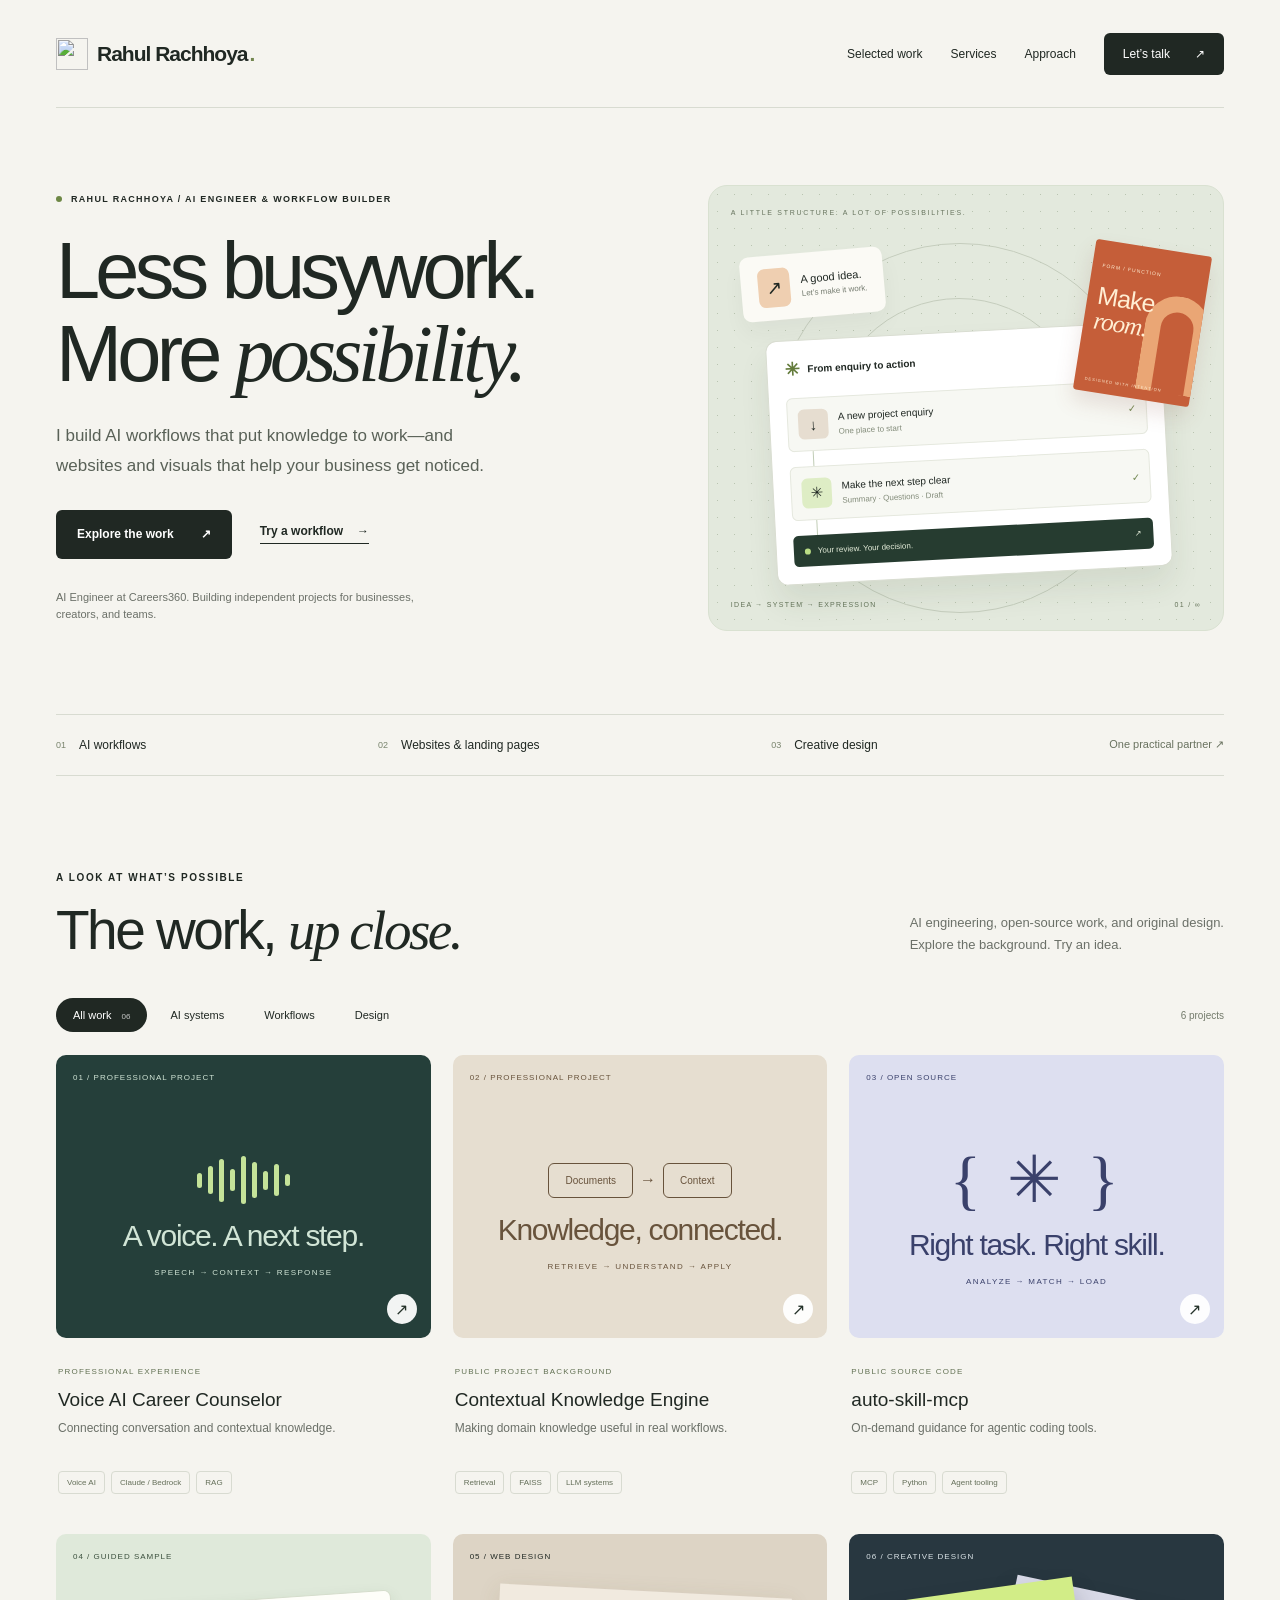
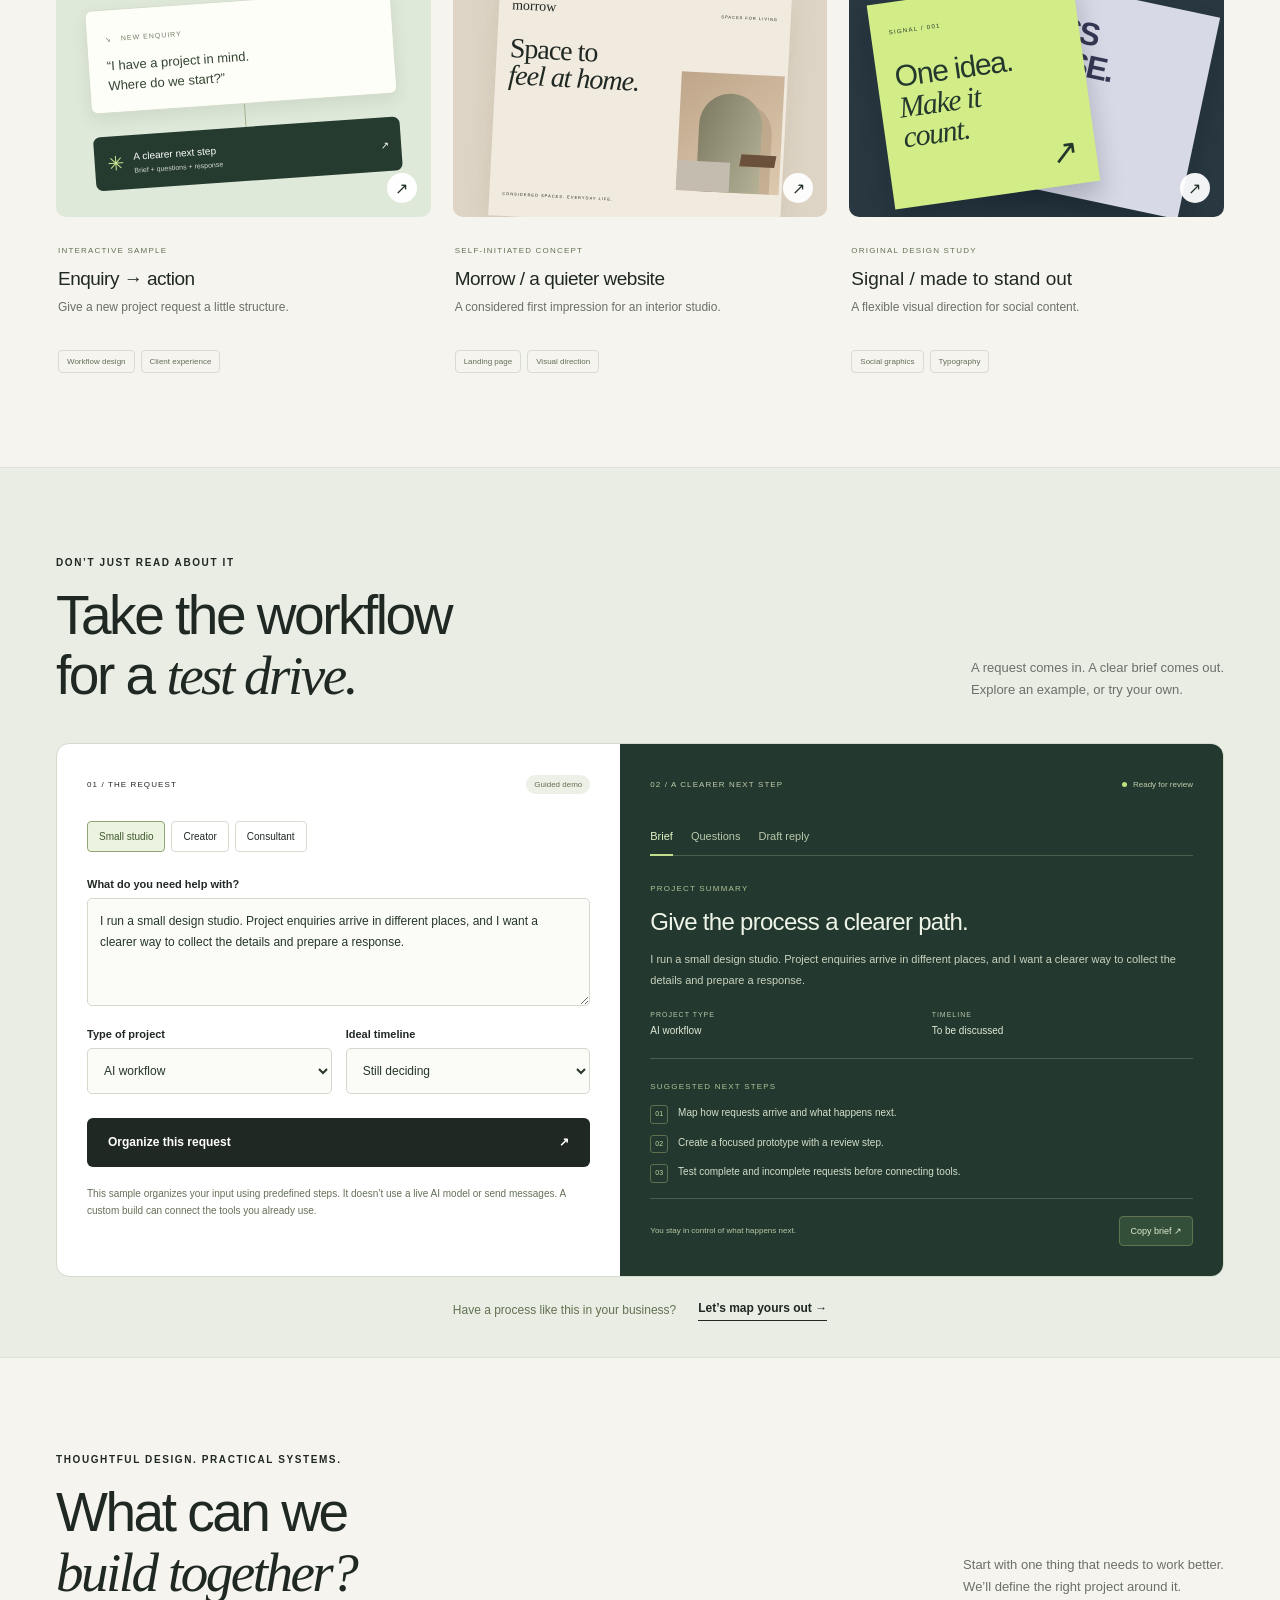
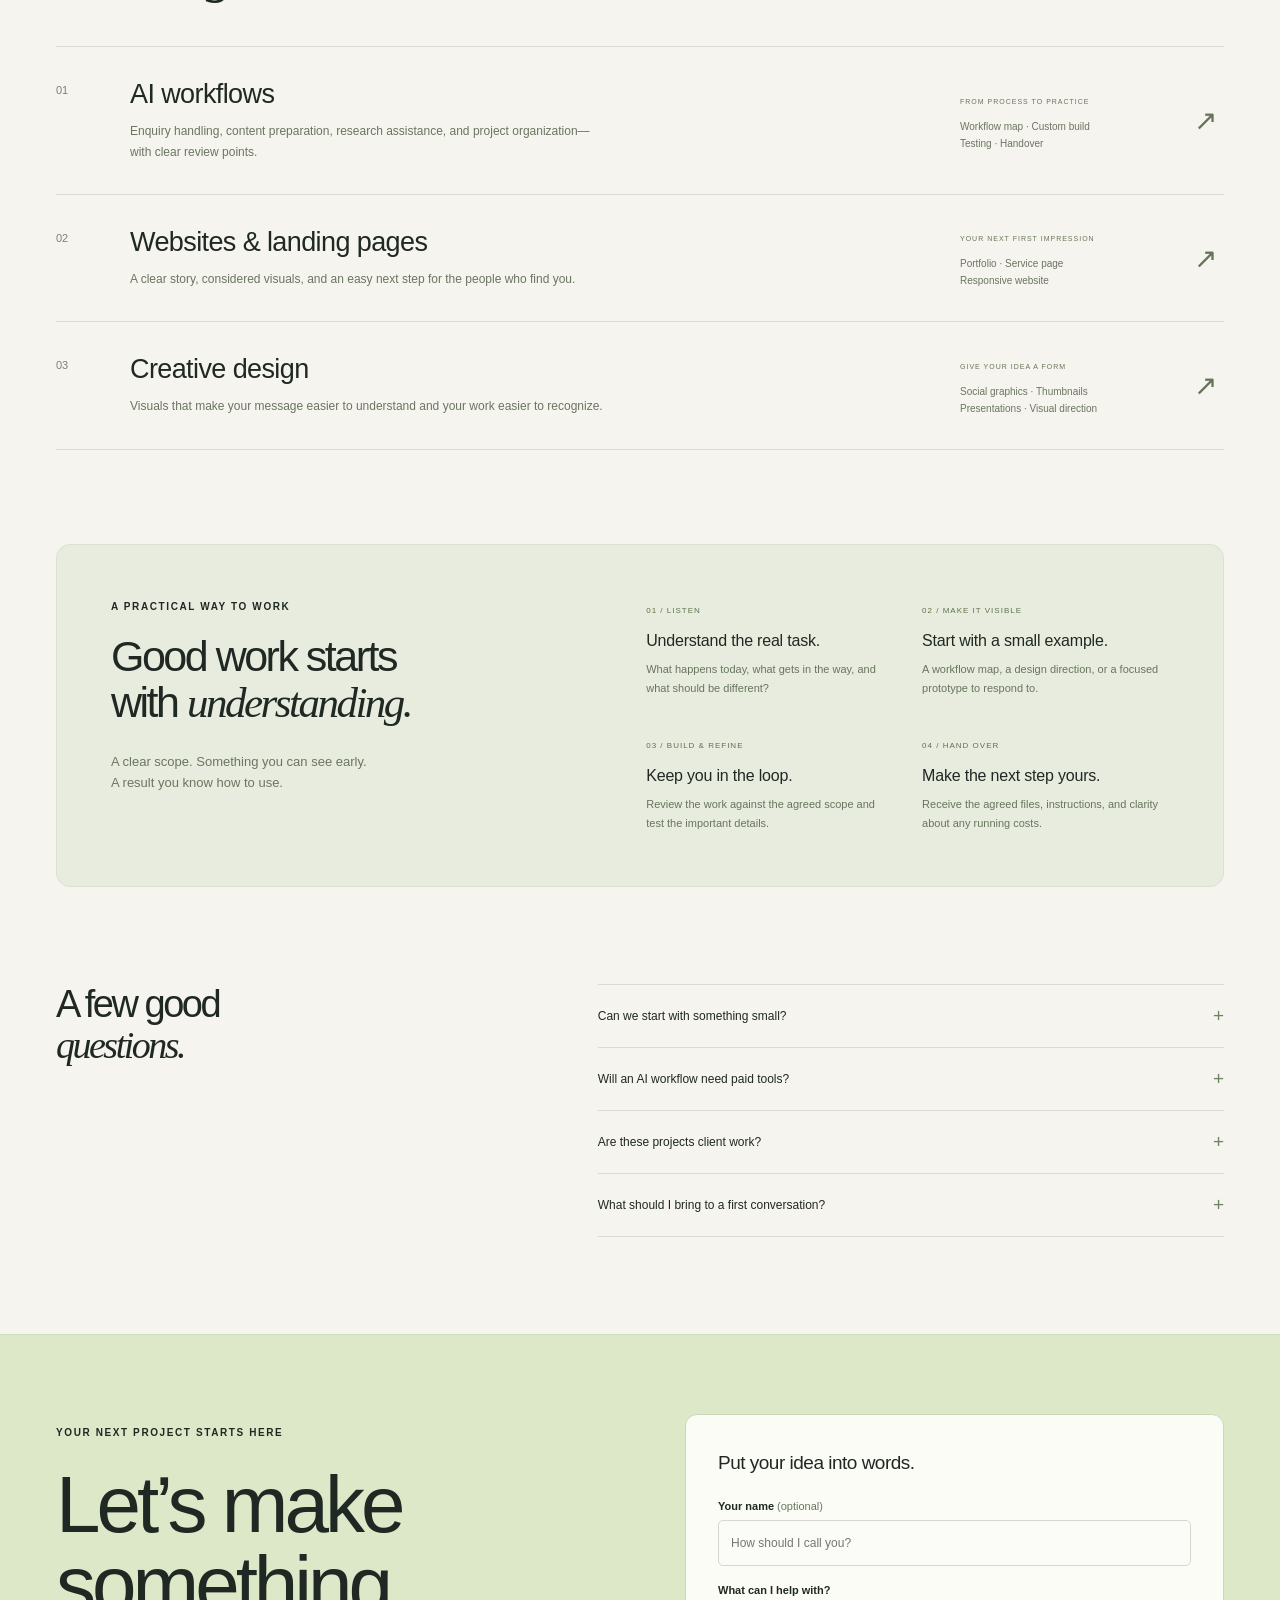
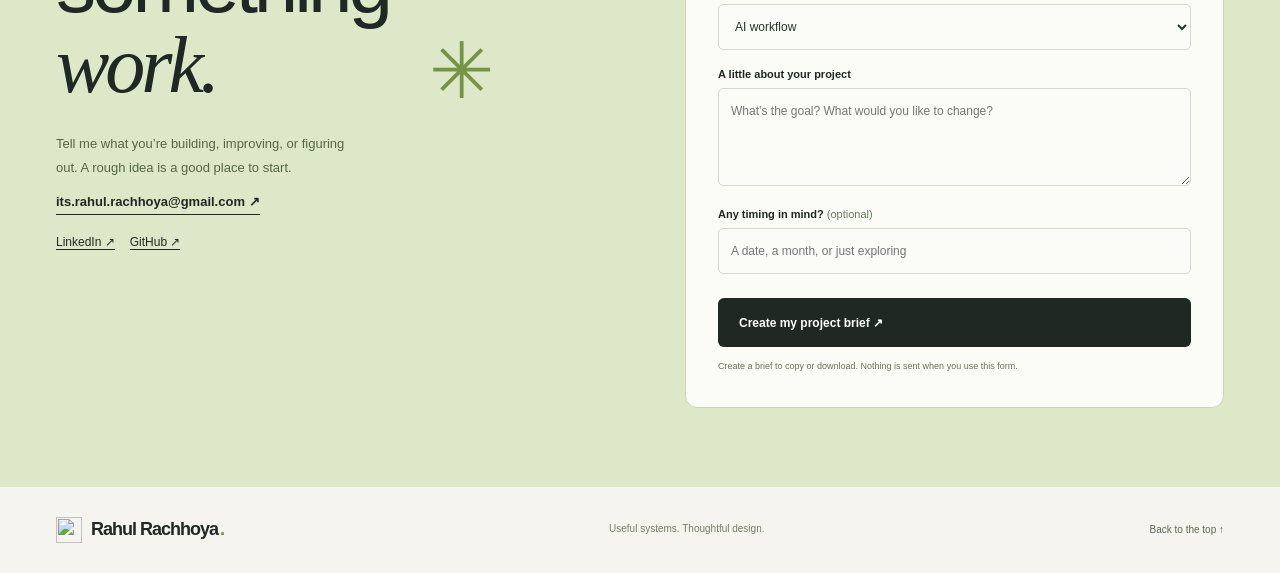
==== index.html @ 9aefee9d "Publish Rahul portfolio with workflow and design samples" ====
<!doctype html>
<html lang="en">
<head>
  <meta charset="UTF-8">
  <meta name="viewport" content="width=device-width, initial-scale=1">
  <meta name="theme-color" content="#f5f4ef">
  <meta name="description" content="Custom AI workflows, thoughtful websites, and creative design. Explore original work, try an enquiry workflow, and put your next project into words.">
  <title>Rahul Rachhoya — AI Workflows & Creative Design</title>
  <link rel="icon" href="assets/mark.svg" type="image/svg+xml">
  <link rel="stylesheet" href="styles.css">
  <script src="profile.js" defer></script>
  <script src="app.js" defer></script>
</head>
<body>
  <a class="skip-link" href="#main">Skip to content</a>
  <header class="site-header wrap">
    <a class="wordmark" href="#" aria-label="Home"><img src="assets/mark.svg" alt="" width="32" height="32"><span data-profile-name>Rahul Rachhoya</span><span class="wordmark-dot">.</span></a>
    <nav aria-label="Main navigation"><a href="#work">Selected work</a><a href="#services">Services</a><a href="#approach">Approach</a><a class="nav-cta" href="#start">Let’s talk <span aria-hidden="true">↗</span></a></nav>
  </header>
  <main id="main">
    <section class="hero wrap" aria-labelledby="hero-title">
      <div class="hero-copy">
        <p class="eyebrow"><span class="status-dot"></span> RAHUL RACHHOYA / AI ENGINEER & WORKFLOW BUILDER</p>
        <h1 id="hero-title">Less busywork.<br>More <em>possibility.</em></h1>
        <p class="hero-description">I build AI workflows that put knowledge to work—and websites and visuals that help your business get noticed.</p>
        <div class="hero-actions"><a class="button button-dark" href="#work">Explore the work <span aria-hidden="true">↗</span></a><a class="text-link" href="#demo">Try a workflow <span aria-hidden="true">→</span></a></div>
        <p class="hero-footnote">AI Engineer at Careers360. Building independent projects for businesses, creators, and teams.</p>
      </div>
      <div class="hero-art" role="img" aria-label="A project request becoming an organized plan, alongside an original design concept.">
        <div class="art-coordinate">A LITTLE STRUCTURE. A LOT OF POSSIBILITIES.</div>
        <div class="art-orbit orbit-one"></div><div class="art-orbit orbit-two"></div>
        <div class="float-note"><span class="note-icon">↗</span><div>A good idea.<small>Let’s make it work.</small></div></div>
        <div class="workflow-art">
          <div class="art-card-top"><span class="mini-mark">✳</span><span>From enquiry to action</span><span class="art-dots">•••</span></div>
          <div class="art-step"><span class="step-symbol">↓</span><div>A new project enquiry<small>One place to start</small></div><span class="step-check">✓</span></div>
          <div class="art-connector"></div>
          <div class="art-step"><span class="step-symbol green">✳</span><div>Make the next step clear<small>Summary · Questions · Draft</small></div><span class="step-check">✓</span></div>
          <div class="art-connector"></div>
          <div class="art-review"><span class="status-dot"></span>Your review. Your decision.<span>↗</span></div>
        </div>
        <div class="design-tile"><span>FORM / FUNCTION</span><strong>Make<br><em>room.</em></strong><div class="tile-arch"></div><small>DESIGNED WITH INTENTION</small></div>
        <div class="art-bottom"><span>IDEA → SYSTEM → EXPRESSION</span><span>01 / ∞</span></div>
      </div>
    </section>
    <div class="discipline-strip wrap" aria-label="Services at a glance"><span><b>01</b> AI workflows</span><span><b>02</b> Websites & landing pages</span><span><b>03</b> Creative design</span><a href="#start">One practical partner ↗</a></div>
    <section id="work" class="section wrap" aria-labelledby="work-title">
      <div class="section-heading"><div><p class="eyebrow">A LOOK AT WHAT’S POSSIBLE</p><h2 id="work-title">The work, <em>up close.</em></h2></div><p>AI engineering, open-source work, and original design.<br>Explore the background. Try an idea.</p></div>
      <div class="work-toolbar"><div class="filters" role="group" aria-label="Filter work"><button class="filter active" data-filter="all" aria-pressed="true">All work <span>06</span></button><button class="filter" data-filter="ai" aria-pressed="false">AI systems</button><button class="filter" data-filter="workflow" aria-pressed="false">Workflows</button><button class="filter" data-filter="design" aria-pressed="false">Design</button></div><span class="small-label" id="work-count" aria-live="polite">6 projects</span></div>
      <div class="work-grid">
        <article class="work-card" data-category="ai"><button class="work-image ai-image" data-open-project="voice" aria-label="Read about the Voice AI Career Counselor"><span class="project-number">01 / PROFESSIONAL PROJECT</span><div class="system-art"><div class="waveform" aria-hidden="true"><i style="--h:15px"></i><i style="--h:28px"></i><i style="--h:43px"></i><i style="--h:22px"></i><i style="--h:48px"></i><i style="--h:36px"></i><i style="--h:19px"></i><i style="--h:32px"></i><i style="--h:12px"></i></div><strong>A voice. A next step.</strong><small>SPEECH → CONTEXT → RESPONSE</small></div><span class="image-arrow" aria-hidden="true">↗</span></button><div class="work-info"><span class="project-label">PROFESSIONAL EXPERIENCE</span><h3><button class="title-button" data-open-project="voice">Voice AI Career Counselor</button></h3><p>Connecting conversation and contextual knowledge.</p><div class="tags"><span>Voice AI</span><span>Claude / Bedrock</span><span>RAG</span></div></div></article>
        <article class="work-card" data-category="ai"><button class="work-image rag-image" data-open-project="rag" aria-label="Read about the Contextual Knowledge Engine"><span class="project-number">02 / PROFESSIONAL PROJECT</span><div class="system-art"><div class="node-row"><span class="system-node">Documents</span><span>→</span><span class="system-node">Context</span></div><strong>Knowledge, connected.</strong><small>RETRIEVE → UNDERSTAND → APPLY</small></div><span class="image-arrow" aria-hidden="true">↗</span></button><div class="work-info"><span class="project-label">PUBLIC PROJECT BACKGROUND</span><h3><button class="title-button" data-open-project="rag">Contextual Knowledge Engine</button></h3><p>Making domain knowledge useful in real workflows.</p><div class="tags"><span>Retrieval</span><span>FAISS</span><span>LLM systems</span></div></div></article>
        <article class="work-card" data-category="ai"><button class="work-image mcp-image" data-open-project="mcp" aria-label="Read about the auto-skill-mcp open-source project"><span class="project-number">03 / OPEN SOURCE</span><div class="system-art"><div class="mcp-glyph" aria-hidden="true">{ ✳ }</div><strong>Right task. Right skill.</strong><small>ANALYZE → MATCH → LOAD</small></div><span class="image-arrow" aria-hidden="true">↗</span></button><div class="work-info"><span class="project-label">PUBLIC SOURCE CODE</span><h3><button class="title-button" data-open-project="mcp">auto-skill-mcp</button></h3><p>On-demand guidance for agentic coding tools.</p><div class="tags"><span>MCP</span><span>Python</span><span>Agent tooling</span></div></div></article>
        <article class="work-card" data-category="workflow">
          <a class="work-image enquiry-image" href="#demo" aria-label="Try the Enquiry to action workflow demo"><span class="project-number">04 / GUIDED SAMPLE</span><div class="enquiry-mini"><div class="mini-email"><span>↘ &nbsp; NEW ENQUIRY</span><p>“I have a project in mind.<br>Where do we start?”</p></div><div class="mini-line"></div><div class="mini-result"><span>✳</span><div>A clearer next step<small>Brief + questions + response</small></div><b>↗</b></div></div><span class="image-arrow" aria-hidden="true">↗</span></a>
          <div class="work-info"><span class="project-label">INTERACTIVE SAMPLE</span><h3><a href="#demo">Enquiry → action</a></h3><p>Give a new project request a little structure.</p><div class="tags"><span>Workflow design</span><span>Client experience</span></div></div>
        </article>
        <article class="work-card" data-category="design">
          <a class="work-image morrow-image" href="morrow.html" aria-label="Explore the Morrow landing-page concept"><span class="project-number">05 / WEB DESIGN</span><div class="morrow-mini"><div class="morrow-mini-nav">morrow<span>SPACES FOR LIVING</span></div><p>Space to<br><em>feel at home.</em></p><div class="architecture"><i></i><b></b><span></span></div><small>CONSIDERED SPACES. EVERYDAY LIFE.</small></div><span class="image-arrow" aria-hidden="true">↗</span></a>
          <div class="work-info"><span class="project-label">SELF-INITIATED CONCEPT</span><h3><a href="morrow.html">Morrow / a quieter website</a></h3><p>A considered first impression for an interior studio.</p><div class="tags"><span>Landing page</span><span>Visual direction</span></div></div>
        </article>
        <article class="work-card" data-category="design">
          <button class="work-image signal-image" data-open-case="signal" aria-label="View the Signal social design concept"><span class="project-number">06 / CREATIVE DESIGN</span><div class="poster-stack"><div class="poster poster-back">LESS<br>NOISE.<small>MORE SIGNAL.</small></div><div class="poster poster-front"><span>SIGNAL / 001</span><strong>One idea.<br><em>Make it<br>count.</em></strong><b>↗</b></div></div><span class="image-arrow" aria-hidden="true">↗</span></button>
          <div class="work-info"><span class="project-label">ORIGINAL DESIGN STUDY</span><h3><button class="title-button" data-open-case="signal">Signal / made to stand out</button></h3><p>A flexible visual direction for social content.</p><div class="tags"><span>Social graphics</span><span>Typography</span></div></div>
        </article>
      </div>
    </section>
    <section id="demo" class="demo-section" aria-labelledby="demo-title"><div class="wrap">
      <div class="section-heading"><div><p class="eyebrow">DON’T JUST READ ABOUT IT</p><h2 id="demo-title">Take the workflow<br>for a <em>test drive.</em></h2></div><p>A request comes in. A clear brief comes out.<br>Explore an example, or try your own.</p></div>
      <div class="demo-shell">
        <div class="demo-input">
          <div class="demo-label"><span>01 / THE REQUEST</span><span class="tiny-pill">Guided demo</span></div>
          <div class="scenario-buttons" role="group" aria-label="Load an example request"><button type="button" data-scenario="studio" class="selected" aria-pressed="true">Small studio</button><button type="button" data-scenario="creator" aria-pressed="false">Creator</button><button type="button" data-scenario="consultant" aria-pressed="false">Consultant</button></div>
          <form id="demo-form">
            <label for="demo-request">What do you need help with?</label><textarea id="demo-request" name="request" rows="4" required maxlength="1400">I run a small design studio. Project enquiries arrive in different places, and I want a clearer way to collect the details and prepare a response.</textarea>
            <div class="field-pair"><div><label for="demo-service">Type of project</label><select id="demo-service" name="service"><option value="workflow">AI workflow</option><option value="design">Design project</option><option value="combined">Workflow + design</option></select></div><div><label for="demo-timeline">Ideal timeline</label><select id="demo-timeline" name="timeline"><option value="">Still deciding</option><option>Within two weeks</option><option>Within a month</option><option>Flexible</option></select></div></div>
            <button class="button button-dark full-width" type="submit">Organize this request <span aria-hidden="true">↗</span></button>
          </form>
          <p class="demo-explanation">This sample organizes your input using predefined steps. It doesn’t use a live AI model or send messages. A custom build can connect the tools you already use.</p>
        </div>
        <div class="demo-result">
          <div class="demo-label"><span>02 / A CLEARER NEXT STEP</span><span class="output-state"><i></i>Ready for review</span></div>
          <div class="result-tabs" role="tablist" aria-label="Workflow results"><button id="tab-brief" role="tab" aria-selected="true" aria-controls="panel-brief" data-result="brief" tabindex="0">Brief</button><button id="tab-questions" role="tab" aria-selected="false" aria-controls="panel-questions" data-result="questions" tabindex="-1">Questions</button><button id="tab-reply" role="tab" aria-selected="false" aria-controls="panel-reply" data-result="reply" tabindex="-1">Draft reply</button></div>
          <div id="panel-brief" class="result-panel" role="tabpanel" aria-labelledby="tab-brief" tabindex="0"><p class="result-kicker">PROJECT SUMMARY</p><h3 id="result-title">A more organized enquiry process.</h3><p id="result-summary"></p><div class="result-meta"><span>PROJECT TYPE<strong id="result-service"></strong></span><span>TIMELINE<strong id="result-timeline"></strong></span></div><p class="result-kicker">SUGGESTED NEXT STEPS</p><ol id="result-steps" class="result-steps"></ol></div>
          <div id="panel-questions" class="result-panel" role="tabpanel" aria-labelledby="tab-questions" tabindex="0" hidden><p class="result-kicker">CLARIFY BEFORE BUILDING</p><h3>A few things to establish.</h3><ul id="result-questions" class="question-list"></ul></div>
          <div id="panel-reply" class="result-panel" role="tabpanel" aria-labelledby="tab-reply" tabindex="0" hidden><p class="result-kicker">A STARTING POINT, IN YOUR WORDS</p><h3>A reply you can review.</h3><p id="result-reply" class="reply-text"></p></div>
          <div class="result-footer"><span>You stay in control of what happens next.</span><button type="button" id="copy-demo">Copy brief ↗</button></div><p class="sr-only" id="demo-status" role="status"></p>
        </div>
      </div>
      <div class="demo-followup"><p>Have a process like this in your business?</p><a class="text-link" href="#start" data-interest="AI workflow">Let’s map yours out →</a></div>
    </div></section>
    <section id="services" class="section wrap" aria-labelledby="services-title">
      <div class="section-heading"><div><p class="eyebrow">THOUGHTFUL DESIGN. PRACTICAL SYSTEMS.</p><h2 id="services-title">What can we<br><em>build together?</em></h2></div><p>Start with one thing that needs to work better.<br>We’ll define the right project around it.</p></div>
      <div class="service-list">
        <a class="service-row" href="#start" data-interest="AI workflow"><span class="service-number">01</span><div><h3>AI workflows</h3><p>Enquiry handling, content preparation, research assistance, and project organization—with clear review points.</p></div><div class="service-deliverable"><span>FROM PROCESS TO PRACTICE</span><p>Workflow map · Custom build<br>Testing · Handover</p></div><span class="service-arrow" aria-hidden="true">↗</span></a>
        <a class="service-row" href="#start" data-interest="Website or landing page"><span class="service-number">02</span><div><h3>Websites & landing pages</h3><p>A clear story, considered visuals, and an easy next step for the people who find you.</p></div><div class="service-deliverable"><span>YOUR NEXT FIRST IMPRESSION</span><p>Portfolio · Service page<br>Responsive website</p></div><span class="service-arrow" aria-hidden="true">↗</span></a>
        <a class="service-row" href="#start" data-interest="Creative design"><span class="service-number">03</span><div><h3>Creative design</h3><p>Visuals that make your message easier to understand and your work easier to recognize.</p></div><div class="service-deliverable"><span>GIVE YOUR IDEA A FORM</span><p>Social graphics · Thumbnails<br>Presentations · Visual direction</p></div><span class="service-arrow" aria-hidden="true">↗</span></a>
      </div>
    </section>
    <section id="approach" class="approach-section wrap" aria-labelledby="approach-title"><div class="approach-intro"><p class="eyebrow">A PRACTICAL WAY TO WORK</p><h2 id="approach-title">Good work starts<br>with <em>understanding.</em></h2><p>A clear scope. Something you can see early. A result you know how to use.</p></div><ol class="approach-steps"><li><span>01 / LISTEN</span><h3>Understand the real task.</h3><p>What happens today, what gets in the way, and what should be different?</p></li><li><span>02 / MAKE IT VISIBLE</span><h3>Start with a small example.</h3><p>A workflow map, a design direction, or a focused prototype to respond to.</p></li><li><span>03 / BUILD & REFINE</span><h3>Keep you in the loop.</h3><p>Review the work against the agreed scope and test the important details.</p></li><li><span>04 / HAND OVER</span><h3>Make the next step yours.</h3><p>Receive the agreed files, instructions, and clarity about any running costs.</p></li></ol></section>
    <section class="faq-section wrap" aria-labelledby="faq-title"><h2 id="faq-title">A few good <em>questions.</em></h2><div class="faq-list">
      <details><summary>Can we start with something small?<span aria-hidden="true">+</span></summary><p>Yes. A single process, one landing page, or a set of visuals is a useful starting point. We’ll agree on what’s included before work begins.</p></details>
      <details><summary>Will an AI workflow need paid tools?<span aria-hidden="true">+</span></summary><p>It depends on the job and your existing tools. Any hosting, model, or other service costs should be identified in the project scope before you commit.</p></details>
      <details><summary>Are these projects client work?<span aria-hidden="true">+</span></summary><p>The AI projects link to my public professional background and open-source work. The landing page and graphics are original design concepts, and the enquiry tool is a guided sample. Each project is labeled so you can see its context.</p></details>
      <details><summary>What should I bring to a first conversation?<span aria-hidden="true">+</span></summary><p>Your goal, an example of the current process or design, the tools you use, and a rough timeline. You don’t need a perfect brief to get started.</p></details>
    </div></section>
    <section id="start" class="contact-section" aria-labelledby="contact-title"><div class="wrap contact-grid">
      <div class="contact-copy"><p class="eyebrow">YOUR NEXT PROJECT STARTS HERE</p><h2 id="contact-title">Let’s make<br>something<br><em>work.</em><span class="contact-star" aria-hidden="true">✳</span></h2><p>Tell me what you’re building, improving, or figuring out. A rough idea is a good place to start.</p><div id="direct-contact" hidden><a id="contact-email" class="text-link"></a></div><div id="social-links" class="social-links"></div></div>
      <div class="brief-card">
        <form id="contact-form"><p class="brief-title">Put your idea into words.</p>
          <label for="client-name">Your name <span>(optional)</span></label><input id="client-name" name="name" autocomplete="name" maxlength="100" placeholder="How should I call you?">
          <label for="client-service">What can I help with?</label><select id="client-service" name="service"><option>AI workflow</option><option>Website or landing page</option><option>Creative design</option><option>A combined project</option><option>Let’s figure it out</option></select>
          <label for="client-idea">A little about your project</label><textarea id="client-idea" name="idea" required rows="3" maxlength="2500" placeholder="What’s the goal? What would you like to change?"></textarea>
          <label for="client-deadline">Any timing in mind? <span>(optional)</span></label><input id="client-deadline" name="deadline" maxlength="150" placeholder="A date, a month, or just exploring">
          <button class="button button-dark full-width" type="submit">Create my project brief ↗</button><p class="form-note">Create a brief to copy or download. Nothing is sent when you use this form.</p>
        </form>
        <div id="brief-result" hidden><p class="eyebrow">YOUR IDEA, READY TO SHARE</p><h3 tabindex="-1" id="brief-result-title">A good place to start.</h3><pre id="brief-text"></pre><div class="brief-actions"><button class="button button-dark" id="copy-contact" type="button">Copy brief</button><button class="button button-light" id="download-contact" type="button">Download</button><a class="button button-dark" id="email-brief" hidden>Open email draft ↗</a></div><button class="text-link edit-brief" id="edit-brief" type="button">← Edit my brief</button></div><p id="contact-status" class="form-status" role="status"></p>
      </div>
    </div></section>
  </main>
  <footer class="site-footer wrap"><a class="wordmark" href="#"><img src="assets/mark.svg" alt="" width="26" height="26"><span data-profile-name>Rahul Rachhoya</span><span class="wordmark-dot">.</span></a><p>Useful systems. Thoughtful design.</p><a href="#main">Back to the top ↑</a></footer>
  <dialog id="project-dialog" aria-labelledby="project-title"><button class="dialog-close" type="button" aria-label="Close project details">×</button><div class="project-dialog-copy"><p class="eyebrow" id="project-eyebrow"></p><h2 id="project-title"></h2><p id="project-intro"></p><dl id="project-details"></dl><a class="button button-dark" id="project-source-link" target="_blank" rel="noopener noreferrer"></a><p class="project-source">Summarized from my public project descriptions. The artwork on these cards illustrates the idea; it is not a screenshot of an employer’s system.</p></div></dialog>
  <dialog id="case-dialog" aria-labelledby="case-title"><button class="dialog-close" type="button" aria-label="Close project">×</button><div class="case-layout"><div class="case-art"><img src="assets/signal-poster.svg" alt="Original Signal poster: One idea. Make it count."></div><div class="case-copy"><p class="eyebrow">ORIGINAL DESIGN STUDY / 06</p><h2 id="case-title">One idea.<br><em>A clear signal.</em></h2><p>A visual direction for a creator who wants their posts to feel like part of the same story.</p><dl><dt>The idea</dt><dd>A small palette, confident typography, and a repeatable grid give different messages a shared identity.</dd><dt>What’s here</dt><dd>An original vector poster, a second layout direction, and social-card previews. A self-initiated sample, not a commissioned campaign.</dd></dl><a class="button button-dark" href="assets/signal-poster.svg" download="signal-original-poster.svg">Download the sample ↓</a><a class="text-link case-contact" href="#start" data-interest="Creative design">Discuss a design project →</a></div></div></dialog>
</body>
</html>
---- styles.css ----
@charset "UTF-8";
:root{--paper:#f5f4ef;--ink:#202823;--muted:#6b7068;--line:#d8dbd1;--green:#d7ee96;--sage:#e8ede1}
*{box-sizing:border-box}html{scroll-behavior:smooth;scroll-padding-top:30px}body{margin:0;background:var(--paper);color:var(--ink);font-family:Arial,Helvetica,sans-serif;-webkit-font-smoothing:antialiased}body:has(dialog[open]){overflow:hidden}a{color:inherit;text-decoration:none}button,input,textarea,select{font:inherit}button{cursor:pointer;color:inherit;border:0}button,a{touch-action:manipulation}img,svg{max-width:100%;display:block}[hidden]{display:none!important}:focus-visible{outline:3px solid #7e903e;outline-offset:5px}p{line-height:1.65}h1,h2,h3,p{margin-top:0}h2{font-size:clamp(36px,4.3vw,62px);font-weight:500;letter-spacing:-2.5px;line-height:1.08;margin-bottom:0}h2 em,h1 em{font-family:Georgia,serif;font-weight:400}h3{font-size:23px;font-weight:500;letter-spacing:-.6px}.title-button{padding:0;background:transparent;font:inherit;text-align:left}a:hover,.title-button:hover{color:#5d6f44}.wrap{width:min(1280px,calc(100% - 112px));margin-inline:auto}.eyebrow{font-size:10px;letter-spacing:1.6px;font-weight:700;line-height:1.6;margin-bottom:24px}.site-header{display:flex;align-items:center;justify-content:space-between;height:108px;border-bottom:1px solid var(--line);gap:20px}.wordmark{display:flex;align-items:center;gap:9px;font-size:21px;font-weight:700;letter-spacing:-1px}.wordmark-dot{color:#72864e;margin-left:-7px}.site-header nav{display:flex;align-items:center;gap:28px;font-size:12px}.nav-cta{display:flex;gap:25px;background:var(--ink);color:#fff;padding:14px 19px;border-radius:6px}.nav-cta:hover{background:#3a4b3d;color:#fff}
.hero{display:grid;grid-template-columns:1.17fr 1fr;gap:48px;align-items:center;padding-top:77px;padding-bottom:83px}.hero-copy .eyebrow{display:flex;gap:9px;align-items:center;letter-spacing:1.3px;font-size:9px}.status-dot{display:inline-block;width:6px;height:6px;background:#6d8745;border-radius:50%;flex-shrink:0}h1{font-size:clamp(52px,6.2vw,89px);letter-spacing:-4.8px;font-weight:500;line-height:1.04;margin-bottom:26px}h1 em{letter-spacing:-4.5px}.hero-description{color:#596157;font-size:17px;line-height:1.75;max-width:430px;margin-bottom:29px}.hero-actions{display:flex;align-items:center;gap:28px}.button{display:inline-flex;justify-content:center;align-items:center;gap:27px;min-height:49px;padding:15px 21px;border-radius:6px;font-size:12px;font-weight:600;line-height:1.35;transition:background .2s,transform .2s}.button:hover{transform:translateY(-2px)}.button-dark{background:var(--ink);color:#fff}.button-dark:hover{background:#385141;color:#fff}.button-light{background:#edf0e6;border:1px solid #d1d6c8;color:var(--ink)}.text-link{font-size:12px;font-weight:600;background:none;padding:0;border-bottom:1px solid currentColor;padding-bottom:5px;display:inline-flex;gap:14px;align-items:center}.hero-footnote{color:var(--muted);font-size:11px;max-width:370px;margin:30px 0 0;line-height:1.6}
.hero-art{height:446px;background:#e3e9dd;border-radius:19px;position:relative;overflow:hidden;background-image:radial-gradient(#b9c4b0 .65px,transparent .65px);background-size:17px 17px;border:1px solid #d9e1d1}.art-coordinate{position:absolute;top:23px;left:22px;font-size:7px;letter-spacing:1.7px;color:#697660}.art-orbit{position:absolute;border:1px solid #c5cdbd;border-radius:50%;width:370px;height:370px;left:66px;top:57px}.orbit-two{width:260px;height:260px;left:120px;top:112px}.float-note{display:flex;gap:11px;align-items:center;position:absolute;left:32px;top:66px;background:#fbfaf5;padding:13px 17px;border-radius:9px;box-shadow:0 12px 22px #2838270b;font-size:11px;transform:rotate(-5deg);z-index:2}.float-note small{display:block;font-size:8px;color:#757c70;margin-top:4px}.note-icon{background:#efcfb1;border-radius:7px;padding:8px;font-size:19px}.workflow-art{position:absolute;left:12%;top:145px;width:77%;background:#fff;border:1px solid #d9ddd1;border-radius:11px;padding:17px;box-shadow:0 18px 30px #2c412517;transform:rotate(-3deg);z-index:3}.art-card-top{display:flex;align-items:center;gap:8px;font-size:10px;font-weight:600;margin-bottom:18px}.mini-mark{font-size:18px;color:#637b3b}.art-dots{margin-left:auto;font-size:8px;letter-spacing:1px;color:#929787}.art-step{display:flex;align-items:center;gap:10px;background:#f7f8f3;border:1px solid #e5e8de;border-radius:6px;padding:11px 10px;font-size:10px}.step-symbol{font-size:15px;background:#e6ddd0;display:grid;place-items:center;width:30px;height:30px;border-radius:6px}.step-symbol.green{background:#deedc5}.art-step small{display:block;color:#828b79;font-size:8px;margin-top:5px}.step-check{margin-left:auto;font-size:10px;color:#6e854d}.art-connector{width:1px;height:15px;background:#c1cdb6;margin-left:24px}.art-review{display:flex;align-items:center;gap:7px;background:#263c30;color:#e6eedb;font-size:8px;padding:11px;border-radius:5px}.art-review .status-dot{background:#badd85}.art-review>span:last-child{margin-left:auto}.design-tile{position:absolute;right:22px;top:61px;width:117px;height:152px;background:#c55e39;color:#ffeed3;transform:rotate(9deg);border-radius:3px;padding:13px 10px;z-index:4;box-shadow:0 11px 20px #804b3b25;overflow:hidden}.design-tile>span{font-size:5px;letter-spacing:1px}.design-tile strong{display:block;font-size:25px;line-height:1;margin-top:12px;letter-spacing:-.9px;font-weight:500;position:relative;z-index:2}.design-tile em{font-family:Georgia,serif;font-weight:400}.design-tile small{position:absolute;bottom:10px;left:10px;font-size:4px;letter-spacing:1px;z-index:2}.tile-arch{position:absolute;width:65px;height:98px;border:16px solid #eaa675;border-bottom:0;border-radius:70px 70px 0 0;right:-9px;bottom:10px}.art-bottom{position:absolute;bottom:22px;left:22px;right:22px;display:flex;justify-content:space-between;font-size:7px;letter-spacing:1.3px;color:#65745a}
.discipline-strip{border-top:1px solid var(--line);border-bottom:1px solid var(--line);display:flex;justify-content:space-between;gap:22px;padding-top:23px;padding-bottom:23px;font-size:12px}.discipline-strip>span{display:flex;align-items:center;gap:13px}.discipline-strip b{color:#79846d;font-size:9px;font-weight:400}.discipline-strip>a{font-size:11px;color:#69725f}.section{padding-top:94px;padding-bottom:94px}.section-heading{display:flex;justify-content:space-between;align-items:flex-end;gap:35px;margin-bottom:38px}.section-heading .eyebrow{margin-bottom:15px}.section-heading>p{color:var(--muted);font-size:13px;line-height:1.7;max-width:350px;margin-bottom:4px}.work-toolbar{display:flex;justify-content:space-between;align-items:center;margin:30px 0 23px}.filters{display:flex;gap:6px;flex-wrap:wrap}.filter{border:1px solid transparent;background:transparent;border-radius:30px;font-size:11px;padding:10px 16px}.filter:hover{background:#e6e9df}.filter.active{background:var(--ink);color:white}.filter span{font-size:8px;opacity:.75;margin-left:7px}.small-label{font-size:10px;color:#737b6b;white-space:nowrap}.work-grid{display:grid;grid-template-columns:repeat(3,minmax(0,1fr));gap:40px 22px}.work-card{min-width:0}.work-image{height:283px;border-radius:10px;position:relative;overflow:hidden;display:block;width:100%;text-align:left;padding:0;transition:transform .25s}.work-image:hover{transform:translateY(-4px);color:inherit}.project-number{position:absolute;top:18px;left:17px;font-size:8px;letter-spacing:1px;z-index:3}.image-arrow{position:absolute;bottom:14px;right:14px;border-radius:50%;height:30px;width:30px;display:grid;place-items:center;background:#fffffff0;font-size:16px;color:#243229}.enquiry-image{background:#dfe9da;color:#3c513e;background-image:radial-gradient(#bdcbb4 .7px,transparent .7px);background-size:16px 16px}.enquiry-mini{width:82%;margin:66px auto 0;transform:rotate(-4deg)}.mini-email{background:#fefef9;border-radius:7px;padding:17px 18px;box-shadow:0 6px 16px #2c432519;border:1px solid #d5ddcc}.mini-email>span{font-size:7px;color:#727e65;letter-spacing:1px}.mini-email p{font-size:13px;line-height:1.5;margin:11px 0 0;color:#354531}.mini-line{width:1px;height:23px;background:#a1b38e;margin:auto}.mini-result{display:flex;align-items:center;gap:9px;background:#253b2f;border-radius:7px;color:white;padding:15px 13px;font-size:10px}.mini-result>span{font-size:20px;color:#cde795}.mini-result small{display:block;font-size:7px;opacity:.8;margin-top:5px}.mini-result b{font-weight:400;margin-left:auto}.morrow-image{background:#ddd4c5}.morrow-mini{position:absolute;left:11%;right:11%;top:57px;background:#f1eadf;height:232px;box-shadow:0 5px 22px #765f3920;padding:13px;transform:rotate(3deg)}.morrow-mini-nav{display:flex;justify-content:space-between;align-items:center;font-family:Georgia,serif;font-size:14px}.morrow-mini-nav span{font:4px Arial;letter-spacing:1px}.morrow-mini>p{font:28px/.96 Georgia,serif;letter-spacing:-1px;margin-top:22px;position:relative;z-index:1}.morrow-mini>small{position:absolute;bottom:20px;font-size:4px;letter-spacing:1px}.architecture{position:absolute;width:103px;height:119px;right:3px;top:78px;background:linear-gradient(140deg,#bfa68b,#ddc9ae);overflow:hidden}.architecture>i{position:absolute;inset:20px 20px -4px;border-radius:80px 80px 0 0;background:linear-gradient(110deg,#7b7960,#b5b298);box-shadow:10px 8px 0 #99806555}.architecture>b{position:absolute;width:53px;height:30px;bottom:0;left:0;background:#c5bcb0}.architecture>span{position:absolute;bottom:27px;right:5px;width:35px;height:12px;background:#6b513b;transform:skew(-8deg)}.signal-image{background:#283740;color:#dce5e9}.poster-stack{position:absolute;inset:54px 23px 20px}.poster{position:absolute;width:63%;height:206px;box-shadow:0 14px 25px #07101935;overflow:hidden}.poster-back{right:0;top:6px;background:#d8d9e7;color:#353853;padding:27px 16px;font-weight:700;letter-spacing:-2px;font-size:32px;line-height:1;transform:rotate(12deg)}.poster-back small{font-size:6px;letter-spacing:1px;display:block;margin-top:8px}.poster-front{left:8px;top:2px;background:#d2ed87;color:#24382d;padding:18px;transform:rotate(-8deg)}.poster-front>span{font-size:6px;letter-spacing:1.3px}.poster-front strong{display:block;font-weight:500;font-size:30px;line-height:1.02;letter-spacing:-1.3px;margin-top:24px}.poster-front strong em{font-family:Georgia,serif;font-weight:400}.poster-front>b{position:absolute;bottom:14px;right:17px;font-size:33px;font-weight:400}.work-info{padding:22px 2px 0}.project-label{font-size:8px;letter-spacing:1.2px;color:#627153}.work-info h3{font-size:19px;margin:11px 0 8px;letter-spacing:-.5px}.work-info p{font-size:12px;color:var(--muted);line-height:1.6;min-height:39px;margin-bottom:13px}.tags{display:flex;gap:6px;flex-wrap:wrap}.tags span{font-size:8px;border:1px solid var(--line);padding:6px 8px;border-radius:4px;color:#646f59}
.ai-image{background:#253f3a;color:#d1e5d6}.rag-image{background:#e6ded0;color:#68533c}.mcp-image{background:#dddff0;color:#3a416b}.system-art{position:absolute;inset:75px 22px 35px;display:flex;flex-direction:column;justify-content:center;align-items:center;gap:15px}.system-art strong{font-size:30px;letter-spacing:-1.3px;font-weight:400}.system-art small{font-size:8px;letter-spacing:1.4px}.waveform{height:48px;display:flex;gap:6px;align-items:center}.waveform i{width:5px;background:#c5e399;border-radius:5px;height:var(--h,20px)}.system-node{border:1px solid currentColor;padding:11px 16px;border-radius:6px;font-size:10px}.node-row{display:flex;align-items:center;gap:7px}.mcp-glyph{font:65px/1 Georgia,serif;letter-spacing:5px}.experience-note{margin-top:35px;padding-top:24px;border-top:1px solid var(--line);display:flex;justify-content:space-between;align-items:center;gap:22px}.experience-note p{font-size:12px;color:#65725c;margin:0}.experience-note strong{color:var(--ink);font-weight:500}.experience-note a{white-space:nowrap}
.demo-section{padding:87px 0 36px;background:#e9ede3;border-top:1px solid #dde3d4;border-bottom:1px solid #dde3d4}.demo-shell{display:grid;grid-template-columns:1fr 1.07fr;border:1px solid #d2daca;border-radius:13px;overflow:hidden;background:#fff}.demo-input{padding:30px}.demo-label{font-size:8px;letter-spacing:1.1px;display:flex;align-items:center;justify-content:space-between;min-height:21px;gap:12px}.tiny-pill{font-size:8px;letter-spacing:0;border-radius:20px;padding:5px 8px;background:#edf0e7;color:#62714f}.scenario-buttons{display:flex;flex-wrap:wrap;gap:6px;margin:26px 0}.scenario-buttons button{border:1px solid #d7ddd1;border-radius:4px;font-size:10px;padding:9px 11px;background:#fff}.scenario-buttons button.selected{background:#edf3e1;border-color:#91a673;color:#3e592d}label{display:block;font-size:11px;font-weight:600;margin:18px 0 8px}label>span{font-weight:400;color:#69745f}input,select,textarea{width:100%;padding:12px;border:1px solid #d4d9cd;border-radius:5px;background:#fbfcf8;color:#253626;font-size:12px;line-height:1.7;min-width:0}textarea{resize:vertical;min-height:98px;max-height:300px}select{min-height:46px;padding-right:24px}.field-pair{display:grid;grid-template-columns:1fr 1fr;gap:14px}.full-width{width:100%;margin-top:24px;justify-content:space-between}.demo-explanation{font-size:10px;color:#647057;line-height:1.7;margin:18px 0 0}.demo-result{background:#23382e;color:#eff4e8;padding:30px;display:flex;flex-direction:column;min-width:0}.demo-result .demo-label{color:#c0ccae}.output-state{font-size:8px;letter-spacing:0;display:flex;gap:6px;align-items:center}.output-state i{height:5px;width:5px;border-radius:50%;background:#bfdf81}.result-tabs{display:flex;border-bottom:1px solid #4b5d4d;gap:18px;margin-top:23px}.result-tabs button{color:#bac8ad;background:transparent;font-size:11px;padding:12px 0;border-bottom:2px solid transparent;margin-bottom:-1px}.result-tabs button[aria-selected=true]{color:#e1f2c2;border-bottom-color:#c1df8c}.result-panel{padding-top:26px;min-height:342px}.result-kicker{font-size:8px;letter-spacing:1.2px;color:#b0c399;margin-bottom:12px}.result-panel h3{font-size:24px;line-height:1.2;letter-spacing:-.7px;font-weight:400;margin-bottom:13px}.result-panel>p:not(.result-kicker){font-size:11px;color:#c9d3c0;line-height:1.85;overflow-wrap:anywhere}.result-meta{display:grid;grid-template-columns:1fr 1fr;gap:20px;border-bottom:1px solid #4b5d4d;padding:10px 0 22px;margin-bottom:21px}.result-meta span{font-size:7px;letter-spacing:1px;color:#b6c7a8}.result-meta strong{display:block;color:#e0e9d7;letter-spacing:0;font-size:10px;margin-top:7px;font-weight:400}.result-steps{padding:0;list-style:none;counter-reset:step;margin:0}.result-steps li{font-size:10px;color:#d4dfca;counter-increment:step;display:flex;gap:10px;align-items:flex-start;margin-top:11px;line-height:1.5}.result-steps li:before{content:"0"counter(step);font-size:7px;border:1px solid #5e7050;padding:3px 4px;border-radius:3px;color:#c2dba0}.result-footer{display:flex;align-items:center;justify-content:space-between;gap:12px;border-top:1px solid #4b5d4d;padding-top:17px;margin-top:auto}.result-footer>span{font-size:8px;color:#b8c9a7;line-height:1.5}.result-footer button{white-space:nowrap;background:#334e39;color:#e0eccf;font-size:9px;padding:9px 10px;border:1px solid #607452;border-radius:4px}.question-list{padding-left:17px;color:#d4dec9}.question-list li{font-size:12px;line-height:1.7;margin:18px 0}.reply-text{white-space:pre-line}.demo-followup{display:flex;align-items:center;justify-content:center;gap:22px;padding:24px 0 0}.demo-followup>p{font-size:12px;color:#627152;margin:0}
.service-list{border-top:1px solid var(--line);margin-top:44px}.service-row{display:grid;grid-template-columns:50px 1fr 210px 30px;align-items:center;gap:24px;border-bottom:1px solid var(--line);padding:32px 0;transition:background .2s}.service-row:hover{background:#edf0e6;color:var(--ink)}.service-number{font-size:11px;color:#78866b;align-self:start;padding-top:5px}.service-row h3{font-size:27px;margin-bottom:11px}.service-row>div>p{font-size:12px;color:#6b7561;line-height:1.7;max-width:480px;margin:0}.service-deliverable>span{font-size:7px;letter-spacing:1px;color:#677656}.service-deliverable>p{font-size:10px!important;margin-top:10px!important}.service-arrow{font-size:28px;color:#66745b}.approach-section{padding:54px;background:#e7ecdf;border:1px solid #d9e1cf;border-radius:14px;display:grid;grid-template-columns:1fr 1.1fr;gap:60px}.approach-intro .eyebrow{margin-bottom:18px}.approach-intro h2{font-size:43px}.approach-intro>p:last-child{font-size:13px;color:#6a765d;max-width:260px;margin:24px 0 0}.approach-steps{display:grid;grid-template-columns:1fr 1fr;gap:36px 29px;list-style:none;padding:0;margin:0}.approach-steps li>span{font-size:8px;letter-spacing:1px;color:#607349}.approach-steps h3{font-size:16px;margin:13px 0 8px;line-height:1.4;letter-spacing:-.2px}.approach-steps p{font-size:11px;color:#67755b;line-height:1.7;margin-bottom:0}.faq-section{display:grid;grid-template-columns:1fr 1.3fr;gap:60px;padding-top:97px;padding-bottom:97px}.faq-section h2{font-size:38px;max-width:270px}.faq-list{border-top:1px solid var(--line)}details{border-bottom:1px solid var(--line)}summary{font-size:12px;padding:20px 0;cursor:pointer;display:flex;align-items:center;justify-content:space-between;gap:14px;list-style:none}summary::-webkit-details-marker{display:none}summary>span{font-size:19px;color:#718263;flex-shrink:0}details[open] summary>span{transform:rotate(45deg)}details>p{font-size:12px;color:#68735e;line-height:1.8;margin:0 30px 20px 0}
.contact-section{background:#dce8c8;border-top:1px solid #cfdcb9;padding:79px 0}.contact-grid{display:grid;grid-template-columns:minmax(0,1fr) minmax(0,1fr);gap:90px;align-items:start}.contact-grid>*{min-width:0}.contact-copy .eyebrow{margin-top:11px}.contact-copy h2{font-size:80px;line-height:1;letter-spacing:-4px;position:relative;display:inline-block}.contact-copy>p:not(.eyebrow){font-size:13px;color:#566447;max-width:300px;line-height:1.8;margin-top:27px}.contact-star{display:inline-block;font-size:78px;color:#769348;margin-left:16px;position:absolute;right:-89px;bottom:-5px}.brief-card{padding:32px;background:#fbfcf6;border:1px solid #cbd8b6;border-radius:12px}.brief-title{font-size:19px;letter-spacing:-.5px;margin-bottom:21px}.brief-card form label:first-of-type{margin-top:0}.form-note{font-size:9px;line-height:1.7;color:#68745b;margin:12px 0 0}.form-status{font-size:11px;margin:12px 0 0;color:#516335}.form-status:empty{display:none}.brief-card h3{font-size:26px;margin-bottom:20px}.brief-card pre{white-space:pre-wrap;overflow-wrap:anywhere;font:12px/1.9 Arial,sans-serif;background:#eef2e5;border-radius:6px;border:1px solid #dce3d0;padding:20px;max-height:370px;overflow:auto}.brief-actions{display:flex;flex-wrap:wrap;gap:8px}.brief-actions .button{min-height:43px;font-size:11px}.edit-brief{margin-top:24px;font-size:11px}.social-links{display:flex;gap:15px;flex-wrap:wrap;margin-top:20px}.social-links a{font-size:12px;border-bottom:1px solid}#contact-email{font-size:13px;overflow-wrap:anywhere;max-width:100%}.site-footer{display:flex;justify-content:space-between;align-items:center;gap:30px;padding-top:30px;padding-bottom:30px}.site-footer .wordmark{font-size:18px}.site-footer>p{font-size:10px;color:#737f67;margin:0}.site-footer>a:last-child{font-size:10px;color:#5b6950}.skip-link{position:absolute;top:-100px;left:12px;z-index:100;background:#202823;color:white;padding:12px}.skip-link:focus{top:12px}.sr-only{position:absolute;width:1px;height:1px;margin:-1px;padding:0;overflow:hidden;clip:rect(0,0,0,0);white-space:nowrap;border:0}
dialog{padding:0;border:1px solid #d3dcca;border-radius:16px;background:var(--paper);color:var(--ink);max-width:950px;width:calc(100% - 40px);max-height:90vh;overflow:auto}dialog::backdrop{background:#152419aa;backdrop-filter:blur(6px)}.dialog-close{position:absolute;top:14px;right:14px;background:#fffffff0;border-radius:50%;font-size:25px;height:38px;width:38px;display:grid;place-items:center;z-index:2}.case-layout{display:grid;grid-template-columns:1fr 1.15fr}.case-art{background:#293a38;display:grid;place-items:center;padding:42px}.case-art img{width:100%;max-height:460px;transform:rotate(-4deg)}.case-copy{padding:55px 38px 40px}.case-copy h2{font-size:42px}.case-copy>p:not(.eyebrow){font-size:13px;color:#69715e;line-height:1.8;margin-top:22px}.case-copy dl{margin:26px 0;font-size:12px}.case-copy dt{font-weight:600;margin-top:20px}.case-copy dd{margin:8px 0 0;line-height:1.8;color:#66725d}.case-contact{display:table;margin-top:22px}.project-dialog-copy{padding:58px;max-width:740px}.project-dialog-copy>p{font-size:14px;color:#64715a;margin-top:25px}.project-dialog-copy dl{display:grid;grid-template-columns:100px 1fr;gap:15px;margin:32px 0;font-size:12px;line-height:1.8}.project-dialog-copy dt{font-weight:600}.project-dialog-copy dd{margin:0;color:#64715a}.project-source{font-size:11px!important;border-top:1px solid var(--line);padding-top:20px}
@media(min-width:1450px){h1{font-size:89px}}@media(max-width:1100px){.wrap{width:calc(100% - 64px)}.hero{gap:28px}h1{font-size:64px;letter-spacing:-3.6px}.hero-art{height:413px}.hero-actions{gap:18px}.art-coordinate{font-size:6px}.service-row{grid-template-columns:30px 1fr 180px 24px;gap:15px}.approach-section{padding:35px;gap:30px}.approach-intro h2{font-size:37px}.contact-grid{gap:48px}.contact-copy h2{font-size:68px}.contact-star{font-size:62px;right:-66px}.work-image{height:265px}.poster-front strong{font-size:26px}.site-header nav{gap:20px}.system-art strong{font-size:26px}}
@media(max-width:850px){.site-header{height:90px}.wordmark{font-size:18px}.site-header nav>a:not(.nav-cta){display:none}.hero{grid-template-columns:1fr;gap:40px;padding-top:55px;padding-bottom:48px}.hero-copy{max-width:650px}.hero h1{font-size:76px;letter-spacing:-4px}.hero-art{height:400px;max-width:550px;width:100%;justify-self:center}.hero-description{max-width:480px}.discipline-strip{flex-wrap:wrap;justify-content:flex-start;gap:20px 35px}.discipline-strip>a{display:none}.section{padding:68px 0}.section-heading{align-items:flex-start;gap:22px}.section-heading>p{font-size:11px;max-width:230px}.work-grid{grid-template-columns:repeat(2,minmax(0,1fr))}.demo-shell{grid-template-columns:1fr}.demo-section{padding-top:65px}.result-panel{min-height:310px}.service-row{grid-template-columns:30px 1fr 24px}.service-deliverable{display:none}.approach-section{grid-template-columns:1fr;gap:35px;padding:35px}.approach-intro h2{font-size:43px}.approach-intro>p:last-child{max-width:400px}.faq-section{gap:30px;grid-template-columns:1fr 1.5fr;padding:65px 0}.faq-section h2{font-size:33px}.contact-grid{gap:35px}.contact-copy h2{font-size:55px;letter-spacing:-3px}.contact-star{font-size:43px;right:-47px}.brief-card{padding:23px}.contact-copy>p:not(.eyebrow){max-width:260px}.site-footer>p{display:none}.case-copy{padding:50px 26px 28px}.case-copy h2{font-size:34px}.case-art{padding:25px}.experience-note{align-items:flex-start}}
@media(max-width:580px){.wrap{width:calc(100% - 40px)}.site-header{height:82px}.wordmark{font-size:16px;gap:6px;letter-spacing:-.6px}.wordmark img{width:26px;height:26px}.site-header nav{gap:0}.nav-cta{padding:12px;font-size:10px;gap:13px}.hero{padding-top:42px;gap:34px}.hero h1{font-size:54px;letter-spacing:-3.2px}.hero h1 em{letter-spacing:-2.5px}.hero-copy .eyebrow{font-size:7px;letter-spacing:1px}.hero-description{font-size:15px;line-height:1.7}.hero-actions{gap:20px}.button{font-size:11px;padding:14px 17px;min-height:47px;gap:15px}.text-link{font-size:11px}.hero-footnote{font-size:10px;margin-top:23px}.hero-art{height:365px}.art-coordinate{font-size:6px;left:17px;letter-spacing:1.1px}.float-note{top:58px;left:18px;padding:10px 12px;font-size:9px}.note-icon{font-size:16px;padding:6px}.design-tile{right:12px;top:48px;transform:rotate(8deg) scale(.88);transform-origin:top right}.workflow-art{top:124px;left:7%;width:86%;padding:13px}.art-orbit{left:0;top:45px}.orbit-two{left:57px;top:90px}.art-step{padding:9px 8px;font-size:9px}.art-bottom{font-size:6px;left:17px;right:17px;bottom:19px}.discipline-strip{font-size:9px;gap:17px;padding:19px 0}.discipline-strip>span{gap:6px}.discipline-strip b{font-size:7px}h2{font-size:38px;letter-spacing:-1.7px}.section{padding:58px 0}.section-heading{flex-direction:column;gap:20px;margin-bottom:26px}.section-heading>p{font-size:12px;max-width:none}.eyebrow{font-size:8px;letter-spacing:1.3px}.work-toolbar{gap:8px;margin:23px 0}.filters{gap:3px}.filter{font-size:10px;padding:9px 11px}.small-label{font-size:8px}.work-grid{grid-template-columns:1fr;gap:35px}.work-image{height:305px}.work-info{padding-top:18px}.work-info p{min-height:0}.poster-front strong{font-size:37px}.poster{height:229px}.enquiry-mini{max-width:290px;margin-top:72px}.morrow-mini{left:14%;right:14%;top:60px;height:255px}.morrow-mini>p{font-size:34px}.architecture{width:133px;height:149px;top:92px}.system-art strong{font-size:34px}.system-art{inset:70px 20px 40px}.experience-note{flex-direction:column;gap:16px}.demo-section{padding-top:53px}.demo-input,.demo-result{padding:23px 20px}.demo-label{font-size:7px;letter-spacing:.9px}.scenario-buttons{margin:20px 0;gap:5px}.scenario-buttons button{font-size:9px;padding:9px}.field-pair{gap:10px}input,textarea,select{font-size:16px;line-height:1.5;padding:11px}label{font-size:11px}.result-panel{min-height:330px}.result-panel h3{font-size:23px}.result-panel>p:not(.result-kicker){font-size:12px}.result-steps li{font-size:11px}.result-footer{gap:10px}.result-footer>span{font-size:8px;max-width:170px}.demo-followup{flex-direction:column;gap:12px;padding-top:23px}.service-row{grid-template-columns:20px 1fr 20px;gap:13px;padding:26px 0}.service-row h3{font-size:23px}.service-row>div>p{font-size:12px}.service-number{font-size:9px}.service-arrow{font-size:24px}.approach-section{padding:28px 23px;gap:32px}.approach-intro h2{font-size:35px}.approach-steps{gap:26px 20px}.approach-steps h3{font-size:15px}.approach-steps p{font-size:11px}.faq-section{grid-template-columns:1fr;padding:57px 0;gap:26px}.faq-section h2{font-size:34px;max-width:none}summary{font-size:12px;padding:21px 0}.contact-section{padding:50px 0}.contact-grid{grid-template-columns:minmax(0,1fr);gap:35px}.contact-copy h2{font-size:clamp(50px,16vw,65px);line-height:1.01}.contact-star{font-size:50px;position:static;margin-left:14px}.contact-copy>p:not(.eyebrow){max-width:300px;font-size:13px;margin-top:21px}.brief-card{padding:25px 20px}.brief-card input,.brief-card select,.brief-card textarea{font-size:16px}.site-footer{padding:25px 0;gap:15px}.site-footer .wordmark{font-size:14px}.site-footer>a:last-child{font-size:9px}.case-layout{grid-template-columns:1fr}.case-art{padding:40px;max-height:310px;overflow:hidden}.case-art img{max-height:280px}.case-copy{padding:30px 24px}.case-copy h2{font-size:37px}.project-dialog-copy{padding:54px 25px 30px}.project-dialog-copy h2{font-size:34px}.project-dialog-copy dl{grid-template-columns:1fr;gap:7px}.project-dialog-copy dd{margin-bottom:14px}}
@media(prefers-reduced-motion:reduce){html{scroll-behavior:auto}*,*:before,*:after{transition:none!important;animation:none!important}}
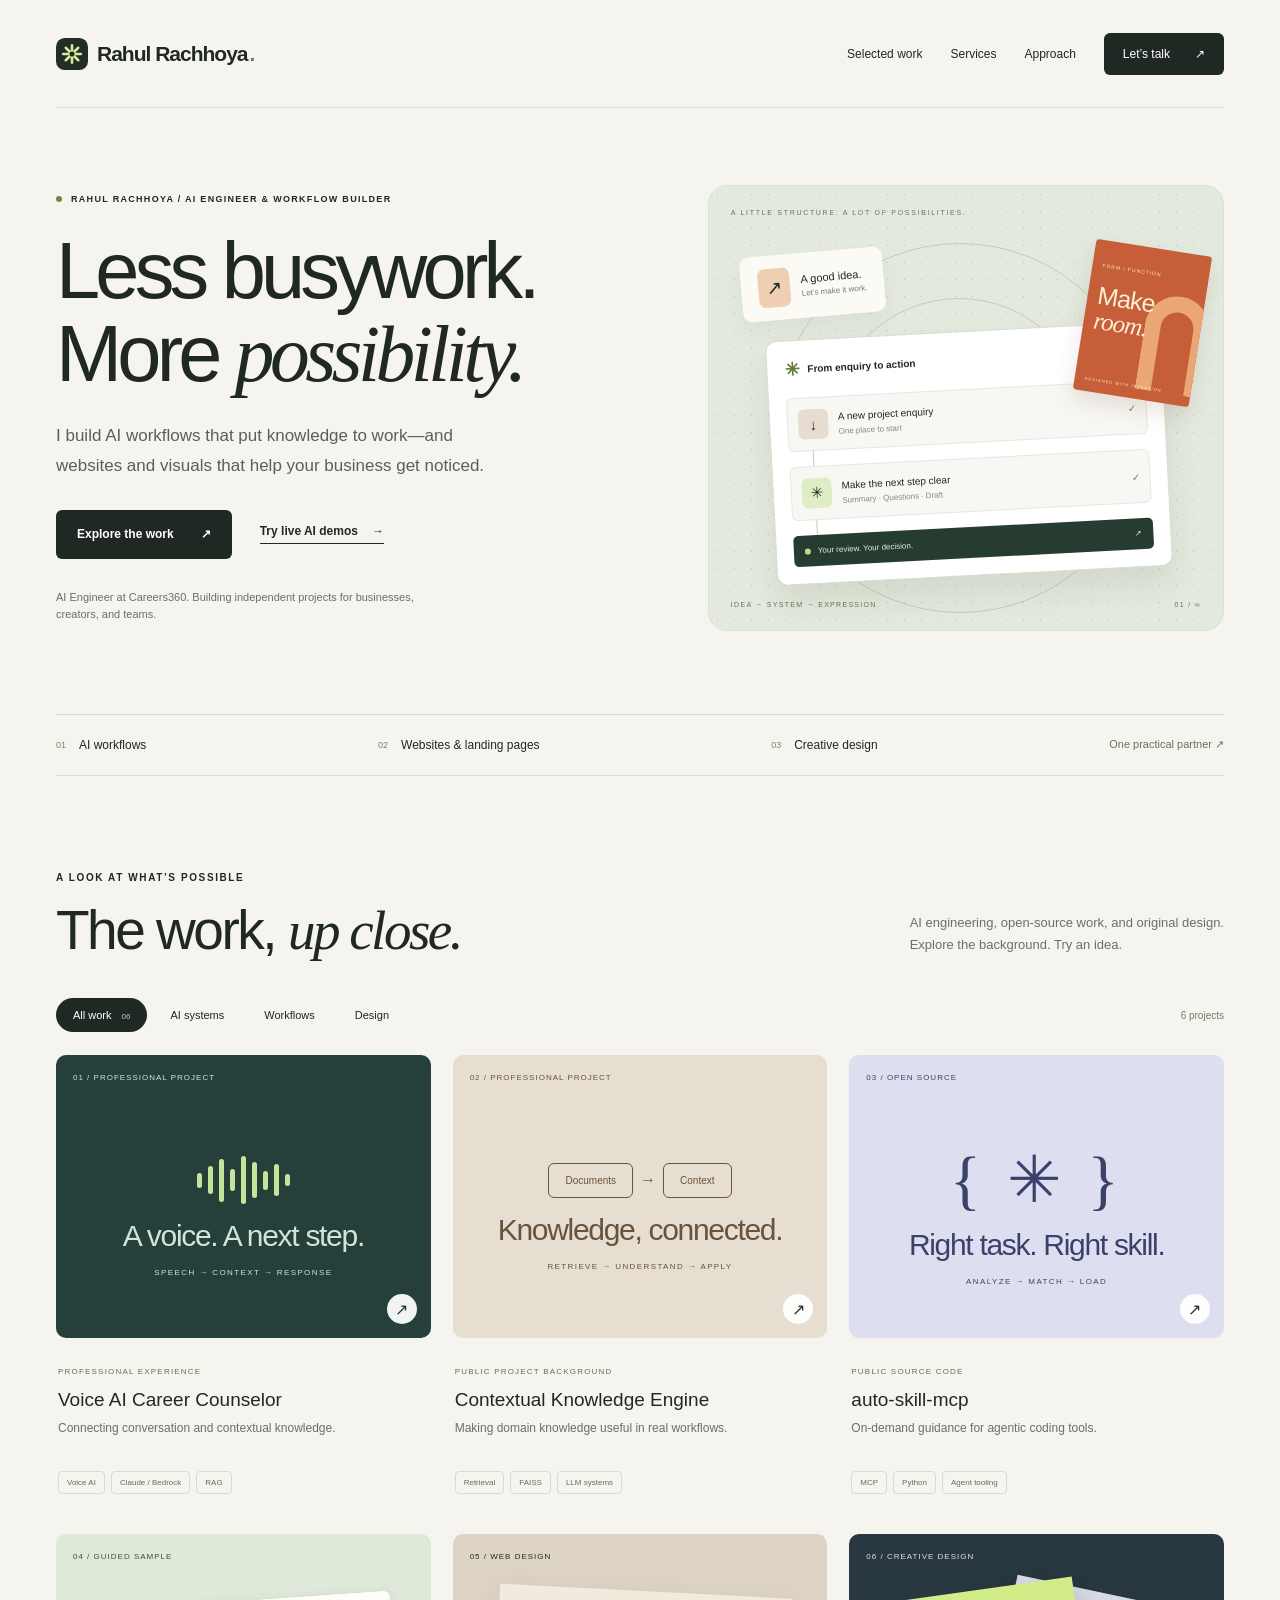
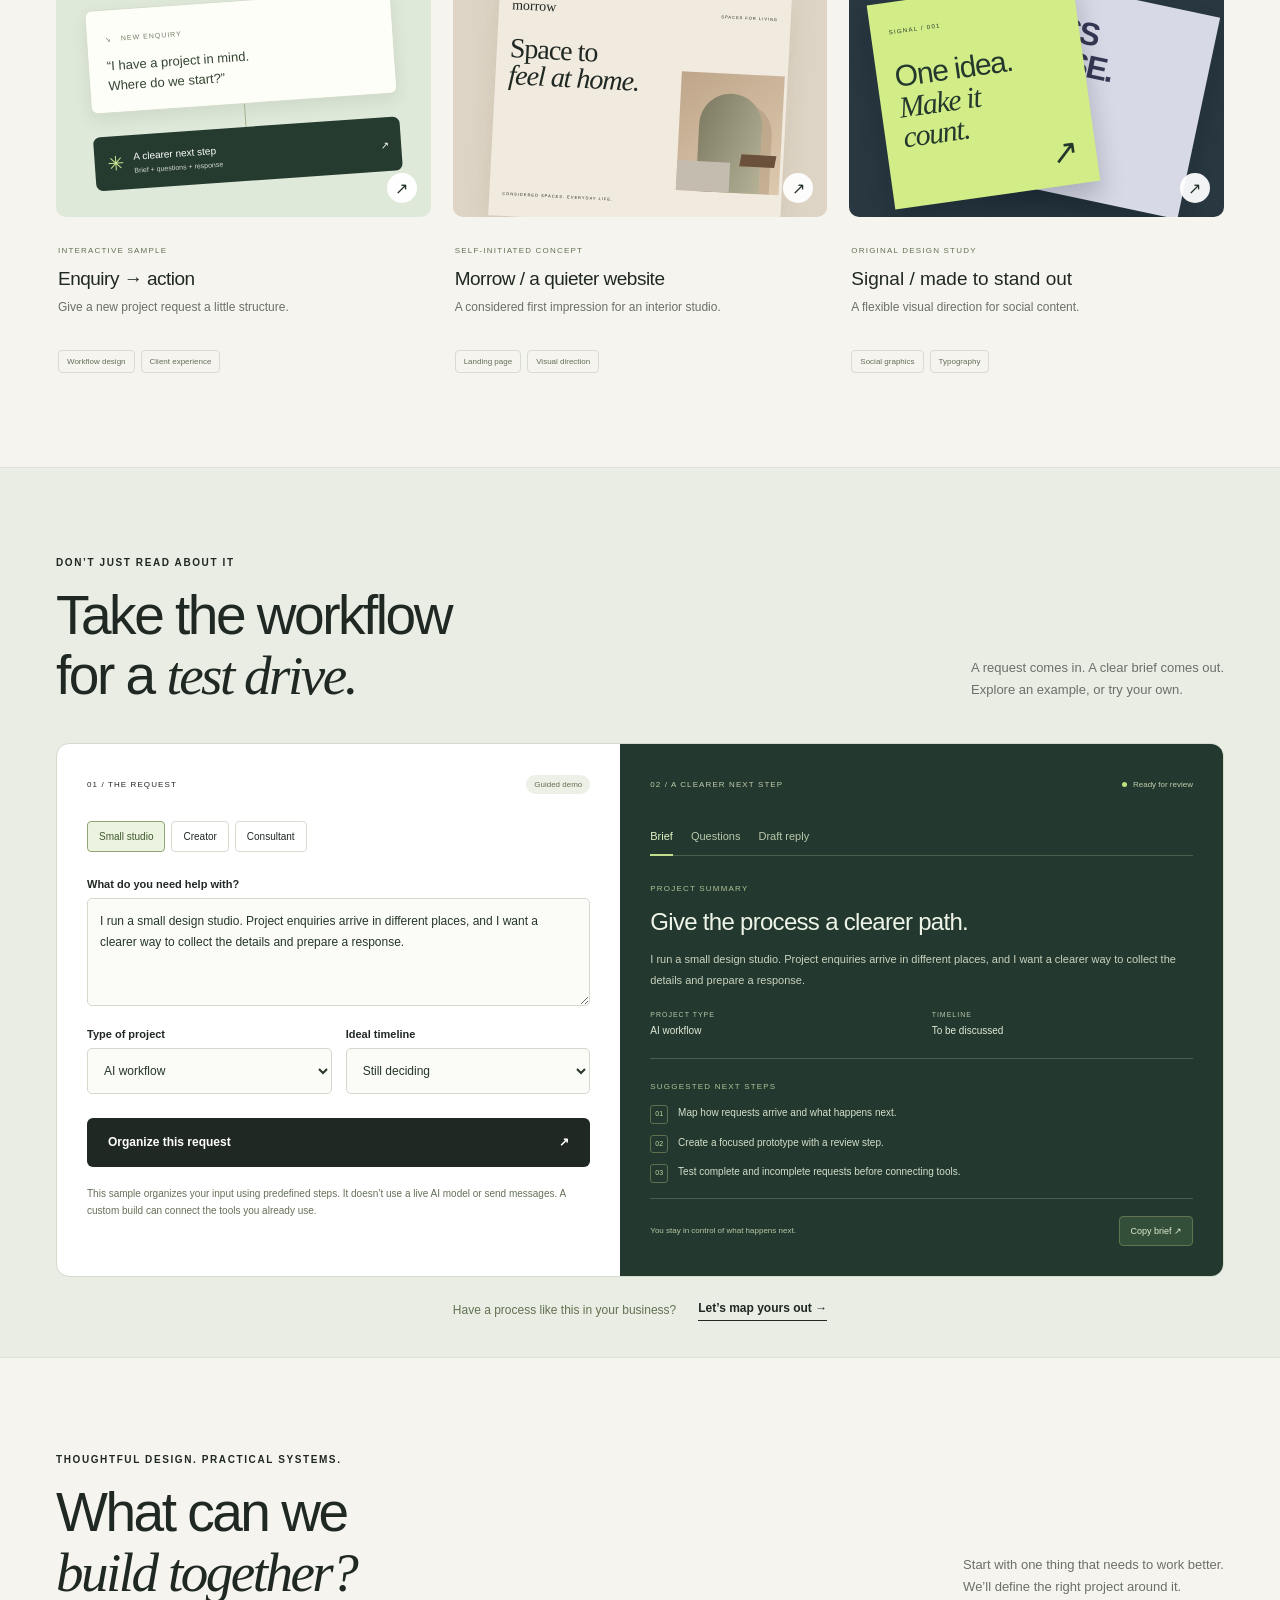
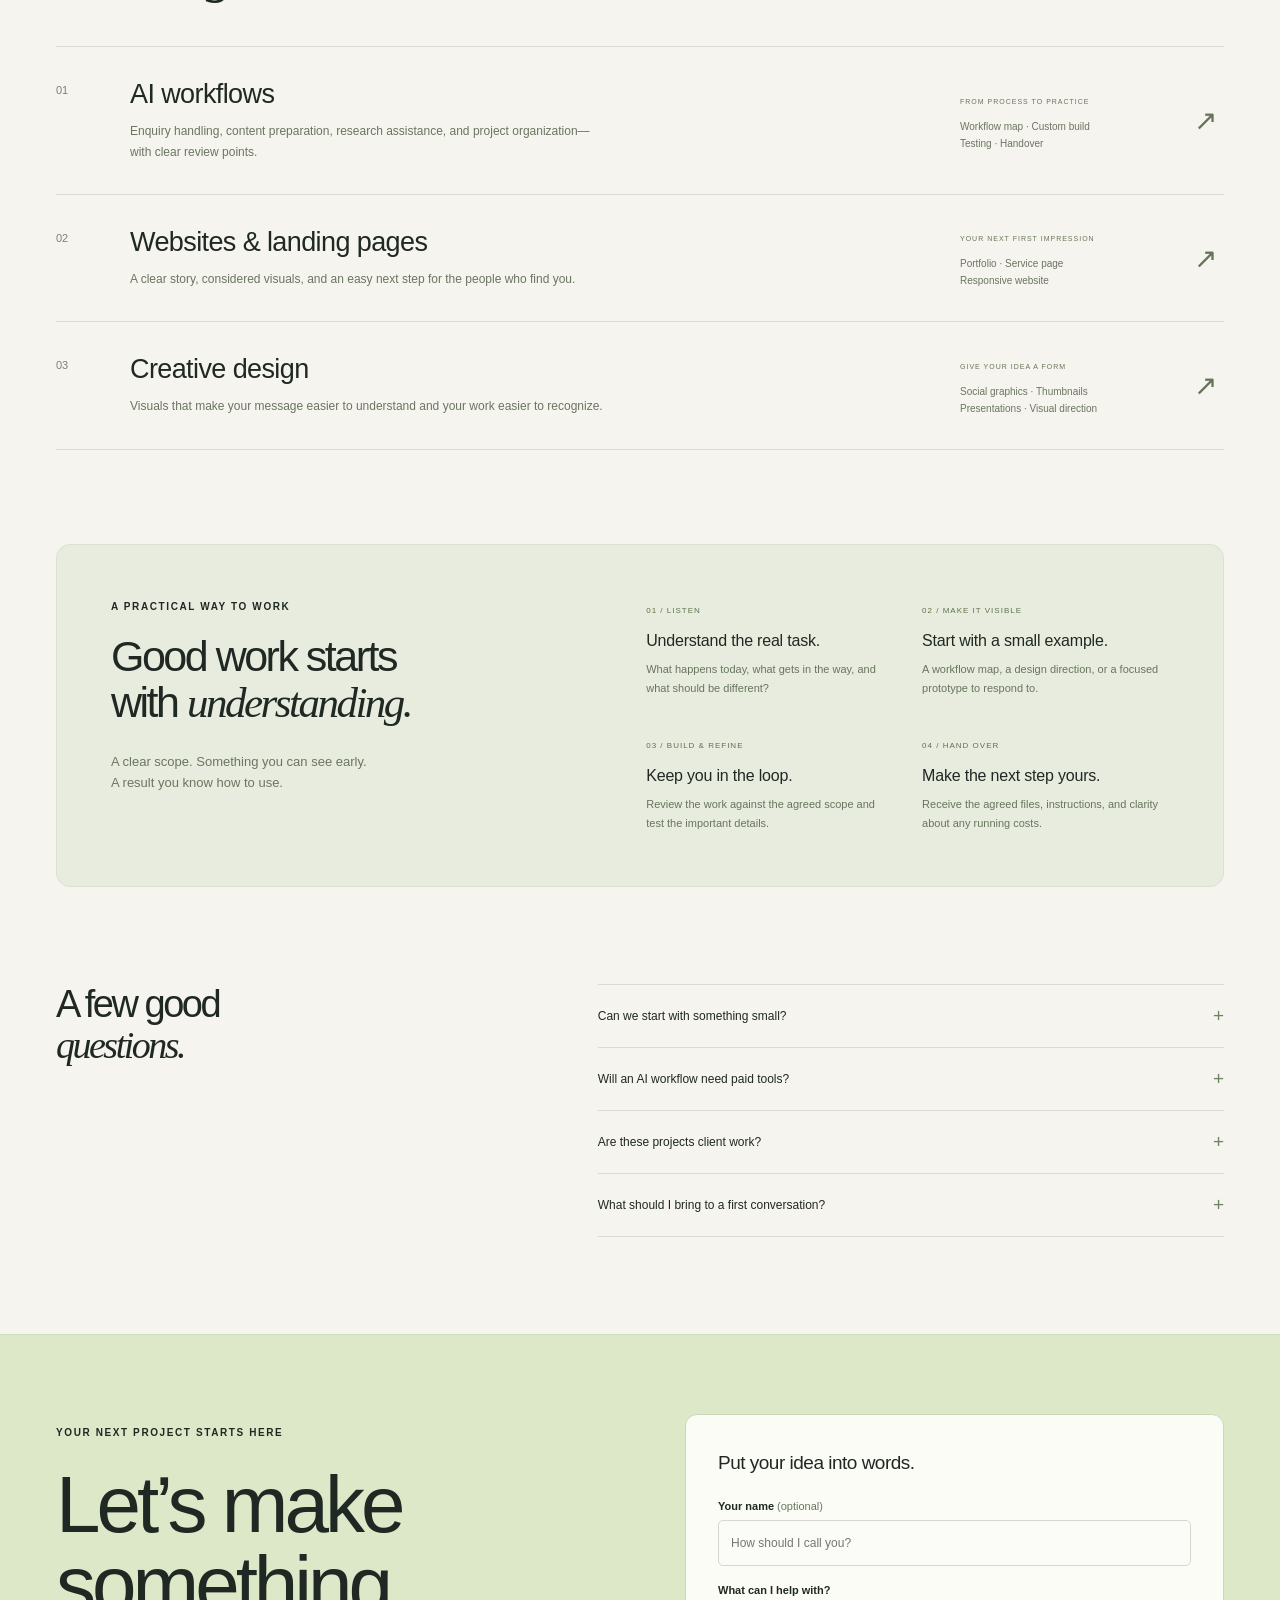
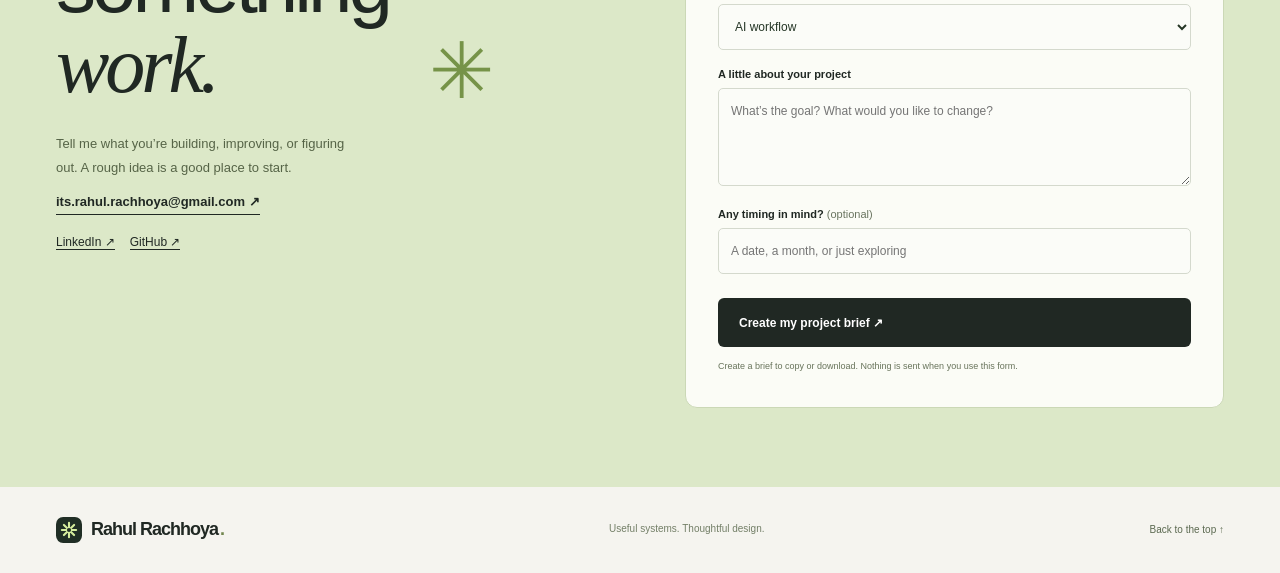
==== commit b071d473: "Link portfolio visitors to the live AI demo collection" ====
--- a/index.html
+++ b/index.html
@@ -23,7 +23,7 @@
         <p class="eyebrow"><span class="status-dot"></span> RAHUL RACHHOYA / AI ENGINEER & WORKFLOW BUILDER</p>
         <h1 id="hero-title">Less busywork.<br>More <em>possibility.</em></h1>
         <p class="hero-description">I build AI workflows that put knowledge to work—and websites and visuals that help your business get noticed.</p>
-        <div class="hero-actions"><a class="button button-dark" href="#work">Explore the work <span aria-hidden="true">↗</span></a><a class="text-link" href="#demo">Try a workflow <span aria-hidden="true">→</span></a></div>
+        <div class="hero-actions"><a class="button button-dark" href="#work">Explore the work <span aria-hidden="true">↗</span></a><a class="text-link" href="https://rahulrachhoya.is-a.dev/rahul-ai-lab/">Try live AI demos <span aria-hidden="true">→</span></a></div>
         <p class="hero-footnote">AI Engineer at Careers360. Building independent projects for businesses, creators, and teams.</p>
       </div>
       <div class="hero-art" role="img" aria-label="A project request becoming an organized plan, alongside an original design concept.">
